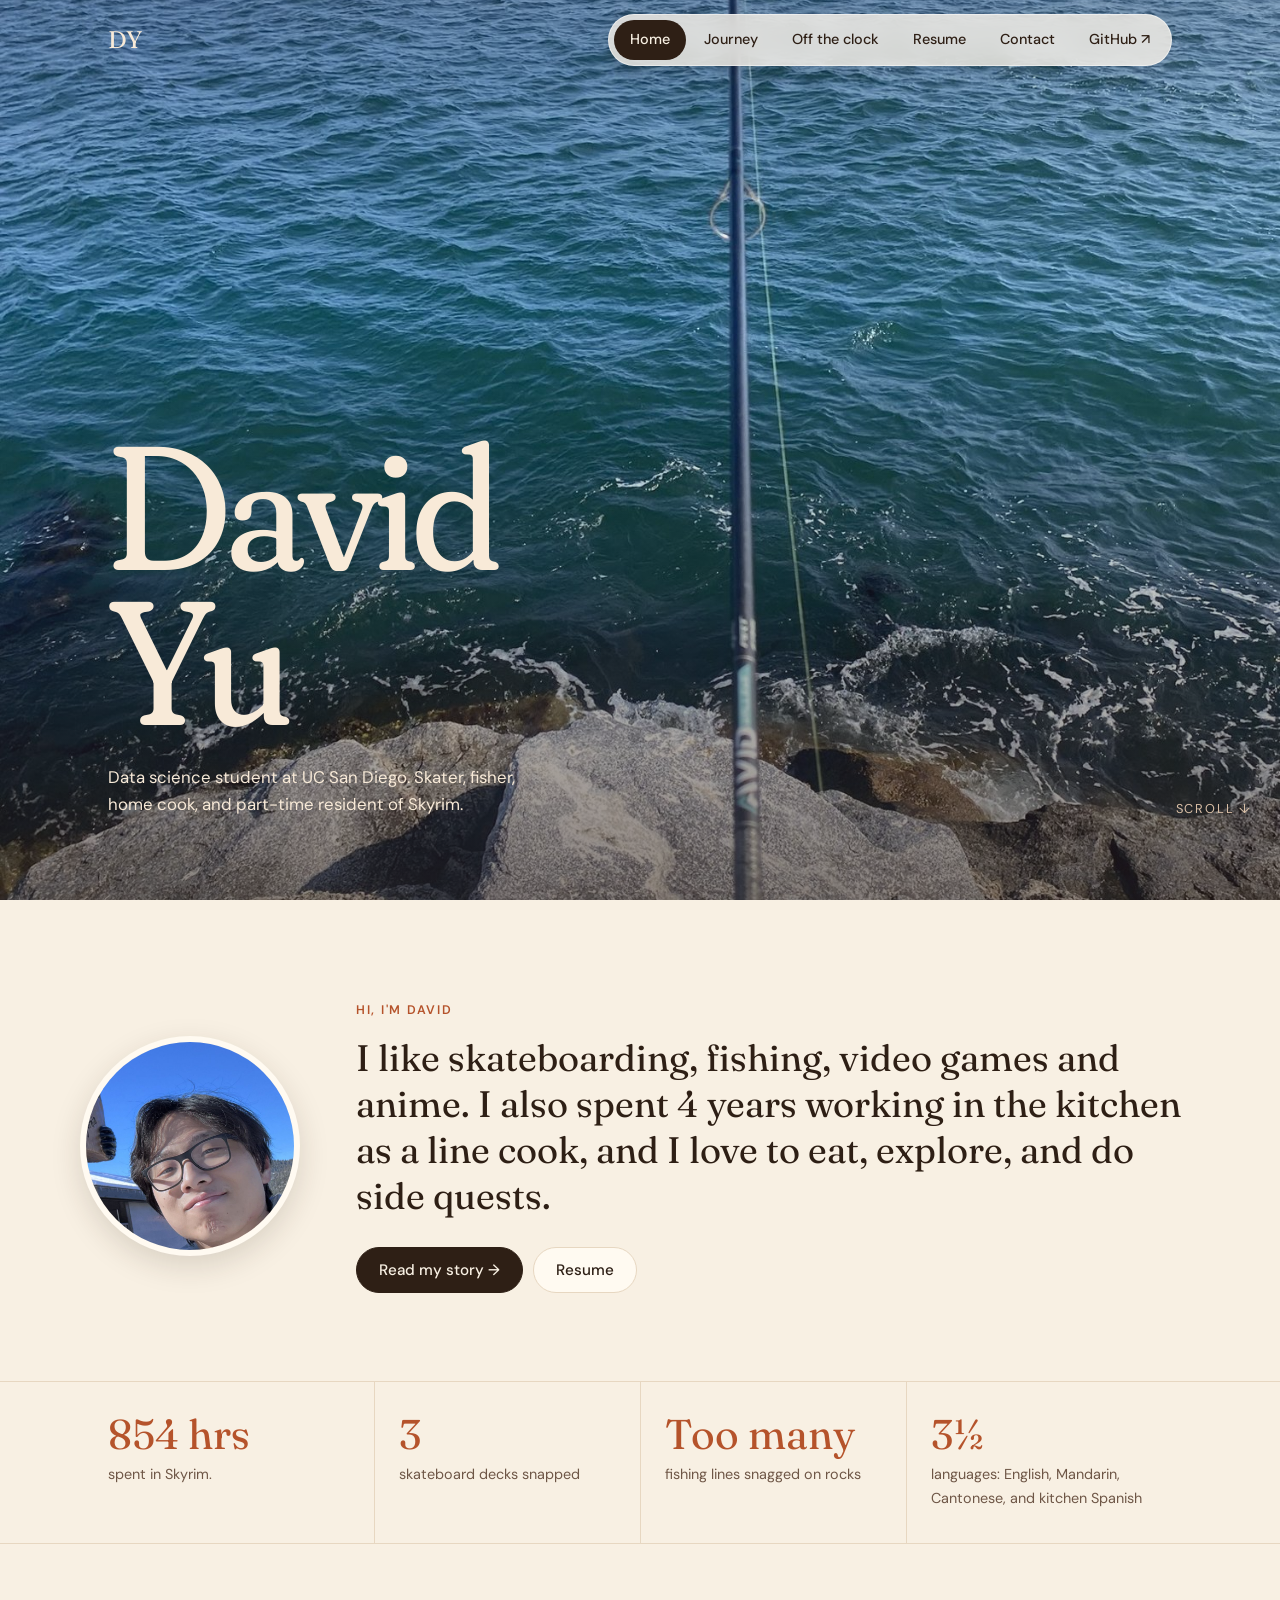
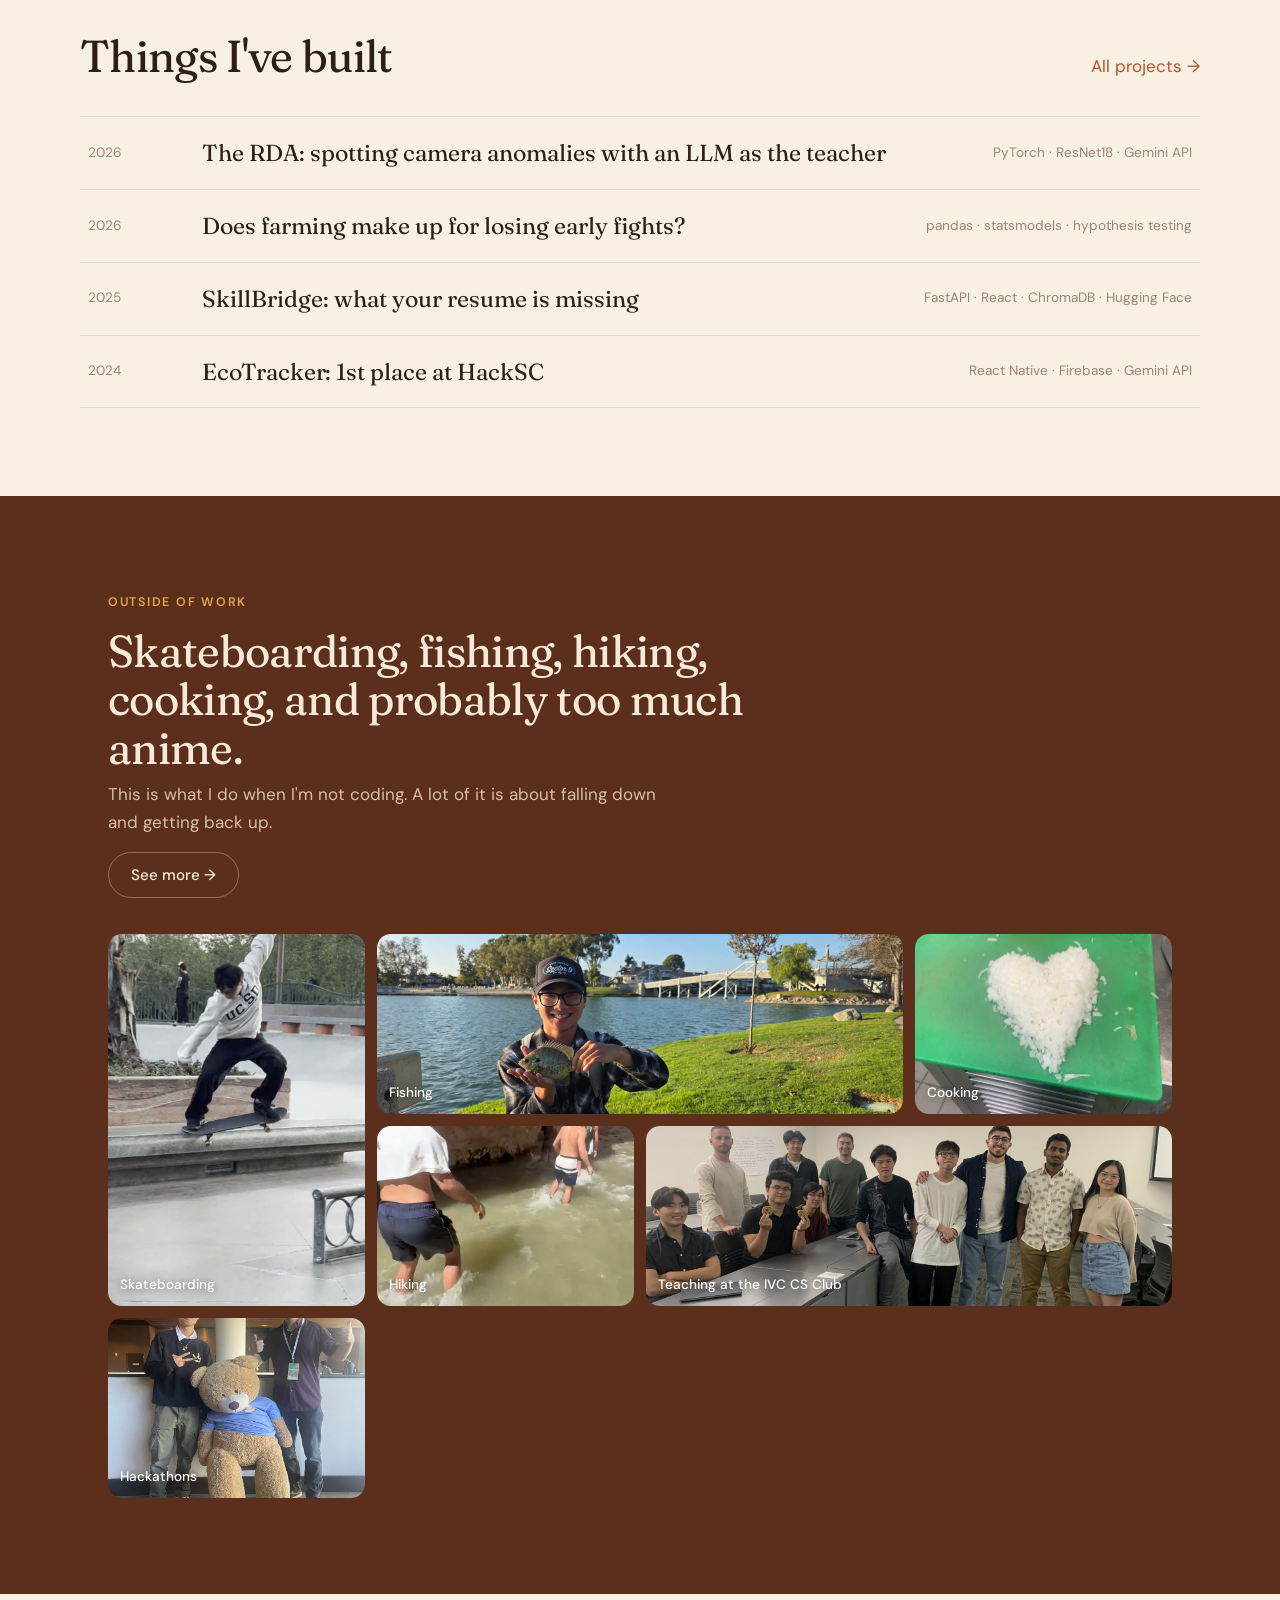
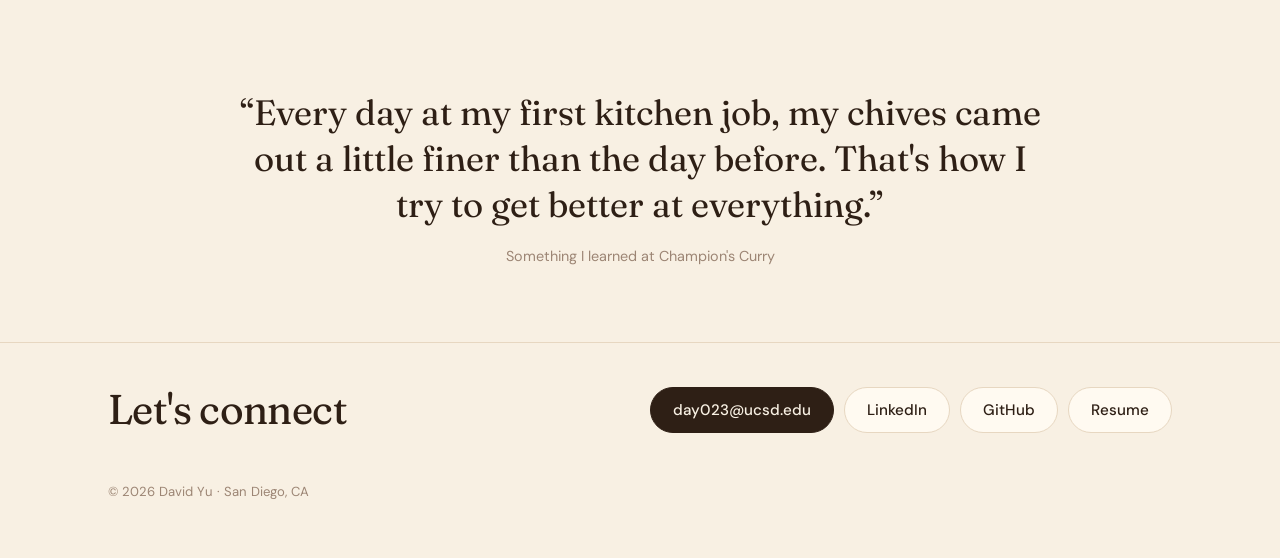
==== index.html @ f29d2458 "my portfolio" ====
<!doctype html>
<html lang="en">
<head>
  <meta charset="utf-8">
  <meta name="viewport" content="width=device-width, initial-scale=1">
  <title>David Yu</title>
  <meta name="description" content="David Yu: data science student at UC San Diego, former line cook, and builder of things. This is the story of how I got here.">
  <link rel="preconnect" href="https://fonts.googleapis.com">
  <link rel="preconnect" href="https://fonts.gstatic.com" crossorigin>
  <link href="https://fonts.googleapis.com/css2?family=DM+Sans:opsz,wght@9..40,400;9..40,500;9..40,600&family=Fraunces:opsz,wght,SOFT,WONK@9..144,300..500,0..100,0..1&display=swap" rel="stylesheet">
  <link rel="stylesheet" href="css/styles.css">
</head>
<body>
  <header data-header></header>

  <!-- Hero photo: put a wide landscape shot at assets/images/hero.jpg -->
  <section class="hero">
    <div class="wrap">
      <h1>David<br>Yu</h1>
      <p>Data science student at UC San Diego. Skater, fisher, home cook, and part-time resident of Skyrim.</p>
    </div>
    <span class="scroll-cue">Scroll ↓</span>
  </section>

  <main>
    <section class="wrap intro">
      <!-- Your headshot: assets/images/me.jpg -->
      <img class="portrait" src="assets/images/me.jpg" alt="Portrait of David Yu">
      <div>
        <span class="eyebrow">Hi, I'm David</span>
        <p class="statement">
          I like skateboarding, fishing, video games and anime. I also spent 4 years working in the kitchen as a line cook, and I love to eat, explore, and do side quests.
        </p>
        <div class="btn-row">
          <a class="btn btn-dark" href="journey.html">Read my story →</a>
          <a class="btn" href="resume.html">Resume</a>
        </div>
      </div>
    </section>

    <!-- Fun stats. Swap in any others you like; keep the labels short. -->
    <section class="stats">
      <div class="wrap">
        <div class="stat"><b>854 hrs</b><span>spent in Skyrim.</span></div>
        <div class="stat"><b>3</b><span>skateboard decks snapped</span></div>
        <div class="stat"><b>Too many</b><span>fishing lines snagged on rocks</span></div>
        <div class="stat"><b>3½</b><span>languages: English, Mandarin, Cantonese, and kitchen Spanish</span></div>
      </div>
    </section>

    <section class="wrap section">
      <div class="section-head">
        <h2>Things I've built</h2>
        <a href="resume.html#projects">All projects →</a>
      </div>
      <div class="rows">
        <a class="row reveal" href="https://devpost.com/software/the-rda" target="_blank" rel="noopener"><span class="yr">2026</span><span class="ttl">The RDA: spotting camera anomalies with an LLM as the teacher</span><span class="meta">PyTorch · ResNet18 · Gemini API</span></a>
        <a class="row reveal" href="https://oppedrawen.github.io/League-of-Legends-Analysis" target="_blank" rel="noopener"><span class="yr">2026</span><span class="ttl">Does farming make up for losing early fights?</span><span class="meta">pandas · statsmodels · hypothesis testing</span></a>
        <a class="row reveal" href="https://github.com/OppedRawen/SkillBridge" target="_blank" rel="noopener"><span class="yr">2025</span><span class="ttl">SkillBridge: what your resume is missing</span><span class="meta">FastAPI · React · ChromaDB · Hugging Face</span></a>
        <a class="row reveal" href="https://github.com/OppedRawen/Eco-Friendly-App" target="_blank" rel="noopener"><span class="yr">2024</span><span class="ttl">EcoTracker: 1st place at HackSC</span><span class="meta">React Native · Firebase · Gemini API</span></a>
      </div>
    </section>

    <section class="band">
      <div class="wrap">
        <span class="eyebrow">Outside of work</span>
        <h2 style="max-width:680px">Skateboarding, fishing, hiking, cooking, and probably too much anime.</h2>
        <p style="max-width:560px">This is what I do when I'm not coding. A lot of it is about falling down and getting back up.</p>
        <a class="btn" href="hobbies.html">See more →</a>

        <!-- Teaser photos: each links to its section -->
        <div class="mosaic">
          <a class="tall" href="hobbies.html#skateboarding"><img src="assets/hobbies/skate-clip.jpg" alt="Me grinding a ledge at the skatepark" loading="lazy"><span class="label">Skateboarding</span></a>
          <a class="wide" href="hobbies.html#fishing"><img src="assets/hobbies/fishing-1.jpg" alt="Me holding a sunfish at a lake" loading="lazy"><span class="label">Fishing</span></a>
          <a href="hobbies.html#cooking"><img src="assets/hobbies/cooking-1.jpg" alt="A heart made of diced onions" loading="lazy"><span class="label">Cooking</span></a>
          <a href="hobbies.html#hiking"><img src="assets/hobbies/hiking-clip.jpg" alt="Wading up a canyon river" loading="lazy"><span class="label">Hiking</span></a>
          <a class="wide" href="journey.html#ivc"><img src="assets/journey/cs-club.jpg" alt="IVC CS Club members after a workshop" loading="lazy"><span class="label">Teaching at the IVC CS Club</span></a>
          <a href="journey.html#ivc"><img src="assets/journey/hackathon-bear.jpg" alt="Me at Cal Hacks 11" loading="lazy"><span class="label">Hackathons</span></a>
        </div>
      </div>
    </section>

    <figure class="quote wrap">
      <blockquote>“Every day at my first kitchen job, my chives came out a little finer than the day before. That's how I try to get better at everything.”</blockquote>
      <cite>Something I learned at Champion's Curry</cite>
    </figure>
  </main>

  <footer data-footer></footer>
  <script src="js/main.js"></script>
</body>
</html>
---- css/styles.css ----
/* ==========================================================
   Portfolio styles: warm palette
   Change the tokens below to retune the whole site.
   ========================================================== */

:root {
  --cream: #f8f0e3;      /* page background */
  --paper: #fffaf1;      /* cards, inputs */
  --ink: #2e1f15;        /* main text (espresso) */
  --ink-2: #6e5646;      /* supporting text */
  --ink-3: #9c8574;      /* captions, dates */
  --line: #e7d7c1;       /* hairlines */
  --clay: #b5532b;       /* accent (terracotta) */
  --clay-dark: #8c3d1d;
  --honey: #e0a64b;      /* small highlights */
  --band: #5b2f1c;       /* dark sections (cinnamon brown) */
  --band-2: #6d3a24;     /* cards inside dark sections */
  --on-band: #f8ead8;
  --on-band-2: #d9bfa6;

  --display: "Fraunces", Georgia, serif;
  --body: "DM Sans", system-ui, -apple-system, "Segoe UI", sans-serif;
  --max: 1120px;
  --radius: 16px;
}

* { box-sizing: border-box; }
html { scroll-behavior: smooth; }
body {
  margin: 0;
  background: var(--cream);
  color: var(--ink);
  font-family: var(--body);
  font-size: 17px;
  line-height: 1.65;
  -webkit-font-smoothing: antialiased;
}
img, video { max-width: 100%; display: block; }
a { color: var(--clay); text-decoration: none; }
a:hover { color: var(--clay-dark); }
h1, h2, h3 {
  font-family: var(--display);
  font-weight: 400;
  line-height: 1.08;
  letter-spacing: -0.015em;
  margin: 0 0 .5rem;
  font-variation-settings: "SOFT" 50, "WONK" 0;
}
h2 { font-size: clamp(2rem, 4vw, 2.8rem); }
h3 { font-size: 1.45rem; }
p { margin: 0 0 1rem; }
.muted { color: var(--ink-2); }
.wrap { max-width: var(--max); margin: 0 auto; padding: 0 28px; }
@media (max-width: 600px) { .wrap { padding: 0 18px; } }

.eyebrow {
  display: block; font-size: .78rem; font-weight: 600;
  letter-spacing: .14em; text-transform: uppercase; color: var(--clay); margin-bottom: 14px;
}
.on-dark .eyebrow, .band .eyebrow, .page-head .eyebrow { color: var(--honey); }

/* ---------- Floating pill nav ---------- */
.site-header {
  position: fixed; top: 0; left: 0; right: 0; z-index: 20; pointer-events: none;
  padding: 14px 0; height: 72px; transition: background .3s, box-shadow .3s;
}
.site-header.scrolled {
  pointer-events: auto; background: rgba(248, 240, 227, .9); backdrop-filter: blur(10px);
}
.site-header.scrolled .nav-pill { box-shadow: none; background: rgba(231, 215, 193, .45); border-color: transparent; }
.nav { display: flex; align-items: center; justify-content: space-between; }
.monogram {
  pointer-events: auto; font-family: var(--display); font-size: 1.5rem; color: var(--on-band);
  transition: color .3s;
}
.monogram:hover { color: var(--on-band); }
.nav-pill {
  pointer-events: auto; display: flex; gap: 2px; list-style: none; margin: 0; padding: 5px;
  background: rgba(255, 248, 238, .78); backdrop-filter: blur(10px);
  border: 1px solid rgba(255, 255, 255, .5); border-radius: 999px;
  box-shadow: 0 4px 24px rgba(46, 31, 21, .12);
}
.nav-pill a {
  display: block; padding: 8px 16px; border-radius: 999px;
  color: var(--ink); font-size: .9rem; font-weight: 500;
}
.nav-pill a:hover { background: rgba(181, 83, 43, .1); color: var(--ink); }
.nav-pill a[aria-current="page"] { background: var(--ink); color: var(--cream); }
.site-header.scrolled .monogram { color: var(--ink); }
.menu-btn {
  pointer-events: auto; display: none; width: 44px; height: 44px; border-radius: 50%;
  border: 1px solid rgba(255,255,255,.5); background: rgba(255, 248, 238, .85); color: var(--ink);
  cursor: pointer; place-items: center;
}
.menu-btn svg { width: 20px; height: 20px; }
@media (max-width: 760px) {
  .menu-btn { display: grid; }
  .nav-pill {
    display: none; position: absolute; top: 56px; right: 18px; left: 18px;
    flex-direction: column; border-radius: 20px; padding: 8px;
  }
  .nav-pill.open { display: flex; }
  .nav-pill a { padding: 12px 16px; }
}

/* ---------- Home hero (full-bleed photo) ---------- */
.hero {
  position: relative; min-height: 100vh; min-height: 100svh;
  display: flex; align-items: flex-end;
  background: var(--band) url("../assets/images/hero.jpg") center / cover no-repeat;
  color: var(--on-band); padding-bottom: 9vh;
}
.hero::after {
  content: ""; position: absolute; inset: 0;
  background: linear-gradient(180deg, rgba(46,31,21,.25) 0%, rgba(46,31,21,0) 35%, rgba(46,31,21,.55) 100%);
}
.hero .wrap { position: relative; z-index: 1; width: 100%; }
.hero h1 {
  font-size: clamp(4.5rem, 14vw, 11rem); line-height: .88; margin: 0 0 24px; letter-spacing: -0.03em;
  font-variation-settings: "SOFT" 100, "WONK" 1;
}
.hero p { max-width: 420px; font-size: 1.05rem; color: var(--on-band); margin: 0; }
.scroll-cue {
  position: absolute; right: 28px; bottom: 9vh; z-index: 1; font-size: .8rem; letter-spacing: .14em;
  text-transform: uppercase; color: var(--on-band-2);
}
@media (max-width: 600px) { .scroll-cue { display: none; } }

/* ---------- Inner page header band ---------- */
.page-head {
  background: var(--band); color: var(--on-band);
  padding: 150px 0 64px;
}
.page-head h1 { font-size: clamp(3.5rem, 9vw, 6.5rem); line-height: .95; margin-bottom: 18px; letter-spacing: -0.03em; }
.page-head p { max-width: 560px; color: var(--on-band-2); font-size: 1.1rem; margin: 0; }

/* Sticky section nav under the header band */
.subnav {
  position: sticky; top: 72px; z-index: 10; background: rgba(248, 240, 227, .92); backdrop-filter: blur(8px);
  border-bottom: 1px solid var(--line);
}
.subnav .wrap { display: flex; gap: 6px; overflow-x: auto; padding-top: 12px; padding-bottom: 12px; scrollbar-width: none; }
.subnav a {
  white-space: nowrap; font-size: .88rem; color: var(--ink-2); padding: 6px 12px; border-radius: 999px;
}
.subnav a:hover { color: var(--ink); background: rgba(181,83,43,.08); }
.subnav a.active { color: var(--ink); background: var(--paper); box-shadow: inset 0 0 0 1px var(--line); }
.subnav .sep { width: 1px; background: var(--line); margin: 4px 6px; flex: none; }

/* ---------- Buttons ---------- */
.btn {
  display: inline-flex; align-items: center; gap: 8px; padding: 12px 22px; border-radius: 999px;
  font: 500 .95rem var(--body); border: 1px solid var(--line); background: var(--paper); color: var(--ink);
  cursor: pointer; transition: transform .15s, background .15s;
}
.btn:hover { color: var(--ink); transform: translateY(-1px); }
.btn-dark { background: var(--ink); border-color: var(--ink); color: var(--cream); }
.btn-dark:hover { color: var(--cream); background: #45301f; }
.btn-clay { background: var(--clay); border-color: var(--clay); color: #fff; }
.btn-clay:hover { color: #fff; background: var(--clay-dark); }
.btn svg { width: 16px; height: 16px; }
.btn-row { display: flex; flex-wrap: wrap; gap: 10px; }

/* ---------- Home: intro ---------- */
.intro { display: grid; grid-template-columns: 220px 1fr; gap: 56px; align-items: center; padding: 100px 0 88px; }
.portrait {
  width: 220px; height: 220px; border-radius: 50%; object-fit: cover;
  border: 6px solid var(--paper); box-shadow: 0 10px 30px rgba(46,31,21,.15); background: var(--line);
}
.intro .statement { font-family: var(--display); font-size: clamp(1.6rem, 3vw, 2.3rem); line-height: 1.25; margin-bottom: 28px; }
@media (max-width: 760px) {
  .intro { grid-template-columns: 1fr; gap: 28px; padding: 64px 0; }
  .portrait { width: 150px; height: 150px; }
}

/* ---------- Home: stats ---------- */
.stats { border-top: 1px solid var(--line); border-bottom: 1px solid var(--line); }
.stats .wrap { display: grid; grid-template-columns: repeat(4, 1fr); }
.stat { padding: 32px 24px 32px 0; }
.stat + .stat { padding-left: 24px; border-left: 1px solid var(--line); }
.stat b { display: block; font-family: var(--display); font-weight: 400; font-size: 2.6rem; line-height: 1; margin-bottom: 8px; color: var(--clay); }
.stat span { font-size: .9rem; color: var(--ink-2); display: block; }
@media (max-width: 760px) {
  .stats .wrap { grid-template-columns: 1fr 1fr; }
  .stat { padding: 24px 12px 24px 0 !important; border-left: 0 !important; }
}

/* ---------- Rows list (projects, chapters) ---------- */
.section { padding: 88px 0; }
.section-head { display: flex; justify-content: space-between; align-items: baseline; gap: 16px; margin-bottom: 28px; flex-wrap: wrap; }
.rows { border-top: 1px solid var(--line); }
.row {
  display: grid; grid-template-columns: 90px 1fr auto; gap: 24px; align-items: center;
  padding: 22px 8px; border-bottom: 1px solid var(--line); color: var(--ink); transition: background .2s, padding .2s;
}
.row:hover { background: var(--paper); padding-left: 16px; color: var(--ink); }
.row .yr { font-size: .85rem; color: var(--ink-3); }
.row .ttl { font-family: var(--display); font-size: 1.45rem; line-height: 1.2; }
.row .meta { font-size: .85rem; color: var(--ink-3); text-align: right; }
@media (max-width: 700px) {
  .row { grid-template-columns: 1fr; gap: 4px; }
  .row .meta { text-align: left; }
}

/* ---------- Dark band (off the clock teaser / sections) ---------- */
.band { background: var(--band); color: var(--on-band); padding: 96px 0; }
.band h2, .band h3 { color: var(--on-band); }
.band p { color: var(--on-band-2); }
.band a { color: var(--honey); }
.band .btn { background: transparent; color: var(--on-band); border-color: rgba(248,234,216,.35); }
.band .btn:hover { background: rgba(248,234,216,.08); }

.mosaic { display: grid; grid-template-columns: repeat(4, 1fr); grid-auto-rows: 180px; gap: 12px; margin-top: 36px; }
.mosaic > * { border-radius: 14px; overflow: hidden; position: relative; }
.mosaic .tall { grid-row: span 2; }
.mosaic .wide { grid-column: span 2; }
.mosaic img { width: 100%; height: 100%; object-fit: cover; transition: transform .5s; }
.mosaic a:hover img { transform: scale(1.04); }
.mosaic .label {
  position: absolute; left: 12px; bottom: 10px; z-index: 1; color: #fff; font-size: .85rem; font-weight: 500;
  text-shadow: 0 1px 8px rgba(0,0,0,.5);
}
@media (max-width: 760px) {
  .mosaic { grid-template-columns: 1fr 1fr; grid-auto-rows: 140px; }
}

/* ---------- Quote + connect footer ---------- */
.quote { text-align: center; padding: 96px 0 72px; }
.quote blockquote {
  font-family: var(--display); font-size: clamp(1.5rem, 3vw, 2.2rem); line-height: 1.3; margin: 0 auto 14px; max-width: 820px;
}
.quote cite { font-style: normal; color: var(--ink-3); font-size: .9rem; }

.site-footer { border-top: 1px solid var(--line); padding: 44px 0 56px; }
.site-footer .wrap { display: flex; justify-content: space-between; align-items: center; gap: 20px; flex-wrap: wrap; }
.site-footer h2 { margin: 0; font-size: clamp(2rem, 4vw, 2.6rem); }
.site-footer small { display: block; color: var(--ink-3); margin-top: 28px; width: 100%; font-size: .82rem; }

/* ---------- Journey ---------- */
.chapter { padding: 80px 0 24px; scroll-margin-top: 130px; }
.chapter-head { display: grid; grid-template-columns: 90px 1fr; gap: 24px; margin-bottom: 36px; }
.chapter-num { font-family: var(--display); font-size: 3.4rem; line-height: 1; color: var(--clay); }
.chapter-head p { color: var(--ink-2); max-width: 620px; margin: 0; }
.stop {
  display: grid; grid-template-columns: 90px 1fr; gap: 24px;
  padding: 28px 0; border-top: 1px solid var(--line);
}
.stop .when { font-size: .85rem; color: var(--ink-3); padding-top: 6px; }
.stop h3 { margin-bottom: 4px; }
.stop .where { color: var(--ink-2); font-size: .95rem; margin-bottom: 12px; }
.stop .body { max-width: 680px; }
.stop .body p, .stop .body li { color: var(--ink-2); }
.stop .body ul { padding-left: 20px; margin: 0 0 12px; }
.pills { display: flex; flex-wrap: wrap; gap: 6px; margin-bottom: 12px; }
.pill {
  font-size: .78rem; padding: 3px 11px; border-radius: 999px; border: 1px solid var(--line);
  background: var(--paper); color: var(--ink-2);
}
.pill.clay { border-color: transparent; background: rgba(181,83,43,.12); color: var(--clay-dark); }
.lesson {
  background: var(--paper); border: 1px solid var(--line); border-radius: 12px;
  padding: 14px 18px; font-size: .95rem; color: var(--ink-2); margin-top: 6px;
}
.lesson b { color: var(--clay-dark); font-weight: 600; }
@media (max-width: 700px) {
  .chapter-head, .stop { grid-template-columns: 1fr; gap: 6px; }
  .chapter-num { font-size: 2.6rem; }
}

/* ---------- Hobbies ---------- */
.feature { display: grid; grid-template-columns: 1fr 1.25fr; gap: 56px; align-items: center; padding: 72px 0; scroll-margin-top: 130px; }
.feature.flip > :first-child { order: 2; }
.feature + .feature { border-top: 1px solid rgba(248,234,216,.12); }
.cream .feature + .feature { border-top-color: var(--line); }
.feature .facts { display: flex; flex-wrap: wrap; gap: 8px; margin-top: 18px; }
.feature .fact {
  font-size: .85rem; padding: 5px 12px; border-radius: 999px; border: 1px solid rgba(248,234,216,.25); color: var(--on-band);
}
.cream .feature .fact { border-color: var(--line); color: var(--ink-2); background: var(--paper); }
@media (max-width: 860px) {
  .feature { grid-template-columns: 1fr; gap: 28px; padding: 56px 0; }
  .feature.flip > :first-child { order: 0; }
}
.media-main { border-radius: 16px; overflow: hidden; }
.media-main img, .media-main video { width: 100%; aspect-ratio: 16 / 10; object-fit: cover; background: rgba(0,0,0,.15); }
.thumbs { display: grid; grid-template-columns: repeat(3, 1fr); gap: 10px; margin-top: 10px; }
.thumbs img, .thumbs video { width: 100%; aspect-ratio: 1; object-fit: cover; border-radius: 12px; cursor: zoom-in; background: rgba(0,0,0,.15); }
.thumbs video { cursor: default; }
.media-main img { cursor: zoom-in; }
/* Portrait (phone) videos and photos */
.media-main.tall img, .media-main.tall video { aspect-ratio: 4 / 5; max-height: 640px; }

/* Photos inside Journey stops */
.stop-media { display: grid; grid-template-columns: repeat(auto-fit, minmax(200px, 1fr)); gap: 10px; margin: 16px 0 12px; max-width: 620px; }
.stop-media figure { margin: 0; }
.stop-media img, .stop-media video {
  width: 100%; aspect-ratio: 4 / 3; object-fit: cover; border-radius: 12px; background: var(--line); cursor: zoom-in;
}
.stop-media video { cursor: default; }
.stop-media .portrait-shot { aspect-ratio: 3 / 4; }
.stop-media figcaption { font-size: .82rem; color: var(--ink-3); margin-top: 6px; }

.media-placeholder {
  width: 100%; height: 100%; min-height: 100%; aspect-ratio: 16 / 10; border-radius: inherit;
  border: 1.5px dashed rgba(156,133,116,.6); background: rgba(156,133,116,.12);
  display: grid; place-items: center; text-align: center; padding: 10px;
  color: var(--ink-3); font-size: .78rem;
}
.band .media-placeholder { color: var(--on-band-2); border-color: rgba(248,234,216,.4); background: rgba(248,234,216,.1); }
.thumbs .media-placeholder { aspect-ratio: 1; }
.mosaic .media-placeholder { aspect-ratio: auto; }
.media-placeholder.portrait { width: 220px; height: 220px; min-height: 0; aspect-ratio: 1; border-radius: 50%; }
@media (max-width: 760px) { .media-placeholder.portrait { width: 150px; height: 150px; } }

.anime-cards { display: grid; grid-template-columns: repeat(3, 1fr); gap: 14px; margin-top: 28px; }
.anime-card {
  background: var(--paper); border: 1px solid var(--line); border-radius: var(--radius); padding: 22px;
}
.anime-card h3 { font-size: 1.3rem; }
.anime-card p { margin: 0; color: var(--ink-2); font-size: .95rem; }
@media (max-width: 760px) { .anime-cards { grid-template-columns: 1fr; } }

/* Lightbox */
.lightbox {
  position: fixed; inset: 0; background: rgba(30,20,13,.9); display: none;
  align-items: center; justify-content: center; z-index: 50; padding: 24px; cursor: zoom-out;
}
.lightbox.open { display: flex; }
.lightbox img { max-height: 90vh; border-radius: 10px; }

/* ---------- Resume ---------- */
.res-section { padding: 72px 0 8px; scroll-margin-top: 130px; }
.res-section > h2 { margin-bottom: 24px; }
.skill-group { display: grid; grid-template-columns: 150px 1fr; gap: 12px; padding: 12px 0; border-top: 1px solid var(--line); }
.skill-group:last-of-type { border-bottom: 1px solid var(--line); }
.skill-group dt { font-size: .78rem; letter-spacing: .12em; text-transform: uppercase; color: var(--ink-3); padding-top: 6px; }
.skill-group dd { margin: 0; display: flex; flex-wrap: wrap; gap: 8px; }
.skill {
  font: 500 .85rem var(--body); padding: 5px 13px; border-radius: 999px; border: 1px solid var(--line);
  background: var(--paper); color: var(--ink); cursor: pointer;
}
.skill:hover { border-color: var(--clay); }
.skill[aria-pressed="true"] { background: var(--clay); border-color: var(--clay); color: #fff; }
@media (max-width: 600px) { .skill-group { grid-template-columns: 1fr; } }

.entry {
  display: grid; grid-template-columns: 1fr auto; gap: 4px 24px; padding: 24px 0; border-top: 1px solid var(--line);
  transition: opacity .25s, background .25s;
}
.entry h3 { margin: 0; font-size: 1.35rem; }
.entry .date { font-size: .85rem; color: var(--ink-3); text-align: right; }
.entry .sub { grid-column: 1 / -1; color: var(--ink-2); font-size: .95rem; }
.entry ul { grid-column: 1 / -1; margin: 8px 0 0; padding-left: 20px; color: var(--ink-2); }
.entry .pills { grid-column: 1 / -1; margin: 10px 0 0; }
.entry.dim { opacity: .3; }
.entry.hit { background: linear-gradient(90deg, rgba(224,166,75,.14), transparent 60%); }
.skill-hint { color: var(--ink-3); font-size: .9rem; margin-top: 14px; }

/* ---------- Contact ---------- */
.contact-grid { display: grid; grid-template-columns: 1fr 1.3fr; gap: 56px; padding: 80px 0; align-items: start; }
@media (max-width: 860px) { .contact-grid { grid-template-columns: 1fr; gap: 40px; } }
.contact-list { list-style: none; padding: 0; margin: 24px 0 0; border-top: 1px solid var(--line); }
.contact-list a {
  display: flex; justify-content: space-between; align-items: center; gap: 12px;
  padding: 18px 4px; border-bottom: 1px solid var(--line); color: var(--ink);
}
.contact-list a:hover { color: var(--clay); }
.contact-list span { font-family: var(--display); font-size: 1.35rem; }
.contact-list small { color: var(--ink-3); font-size: .88rem; }
.form-card { background: var(--paper); border: 1px solid var(--line); border-radius: 20px; padding: 32px; }
form .field { margin-bottom: 18px; }
form label { display: block; font-size: .88rem; font-weight: 500; margin-bottom: 6px; }
input, textarea, select {
  width: 100%; font: inherit; font-size: 1rem; color: var(--ink); background: var(--cream);
  border: 1px solid var(--line); border-radius: 12px; padding: 12px 14px;
}
input:focus, textarea:focus, select:focus { outline: 2px solid var(--clay); outline-offset: 1px; border-color: transparent; }
textarea { min-height: 150px; resize: vertical; }
.form-note { font-size: .85rem; color: var(--ink-3); margin: 12px 0 0; }
.error { color: #b42318; font-size: .85rem; margin-top: 4px; display: none; }
.error.show { display: block; }

/* ---------- Reveal ---------- */
.reveal { opacity: 0; transform: translateY(14px); transition: opacity .6s ease, transform .6s ease; }
.reveal.in { opacity: 1; transform: none; }
@media (prefers-reduced-motion: reduce) {
  .reveal { opacity: 1; transform: none; transition: none; }
  html { scroll-behavior: auto; }
}

@media print {
  .site-header, .site-footer, .page-head, .subnav, .btn-row, .skill-hint { display: none !important; }
  body { background: #fff; }
  .entry.dim { opacity: 1; }
}
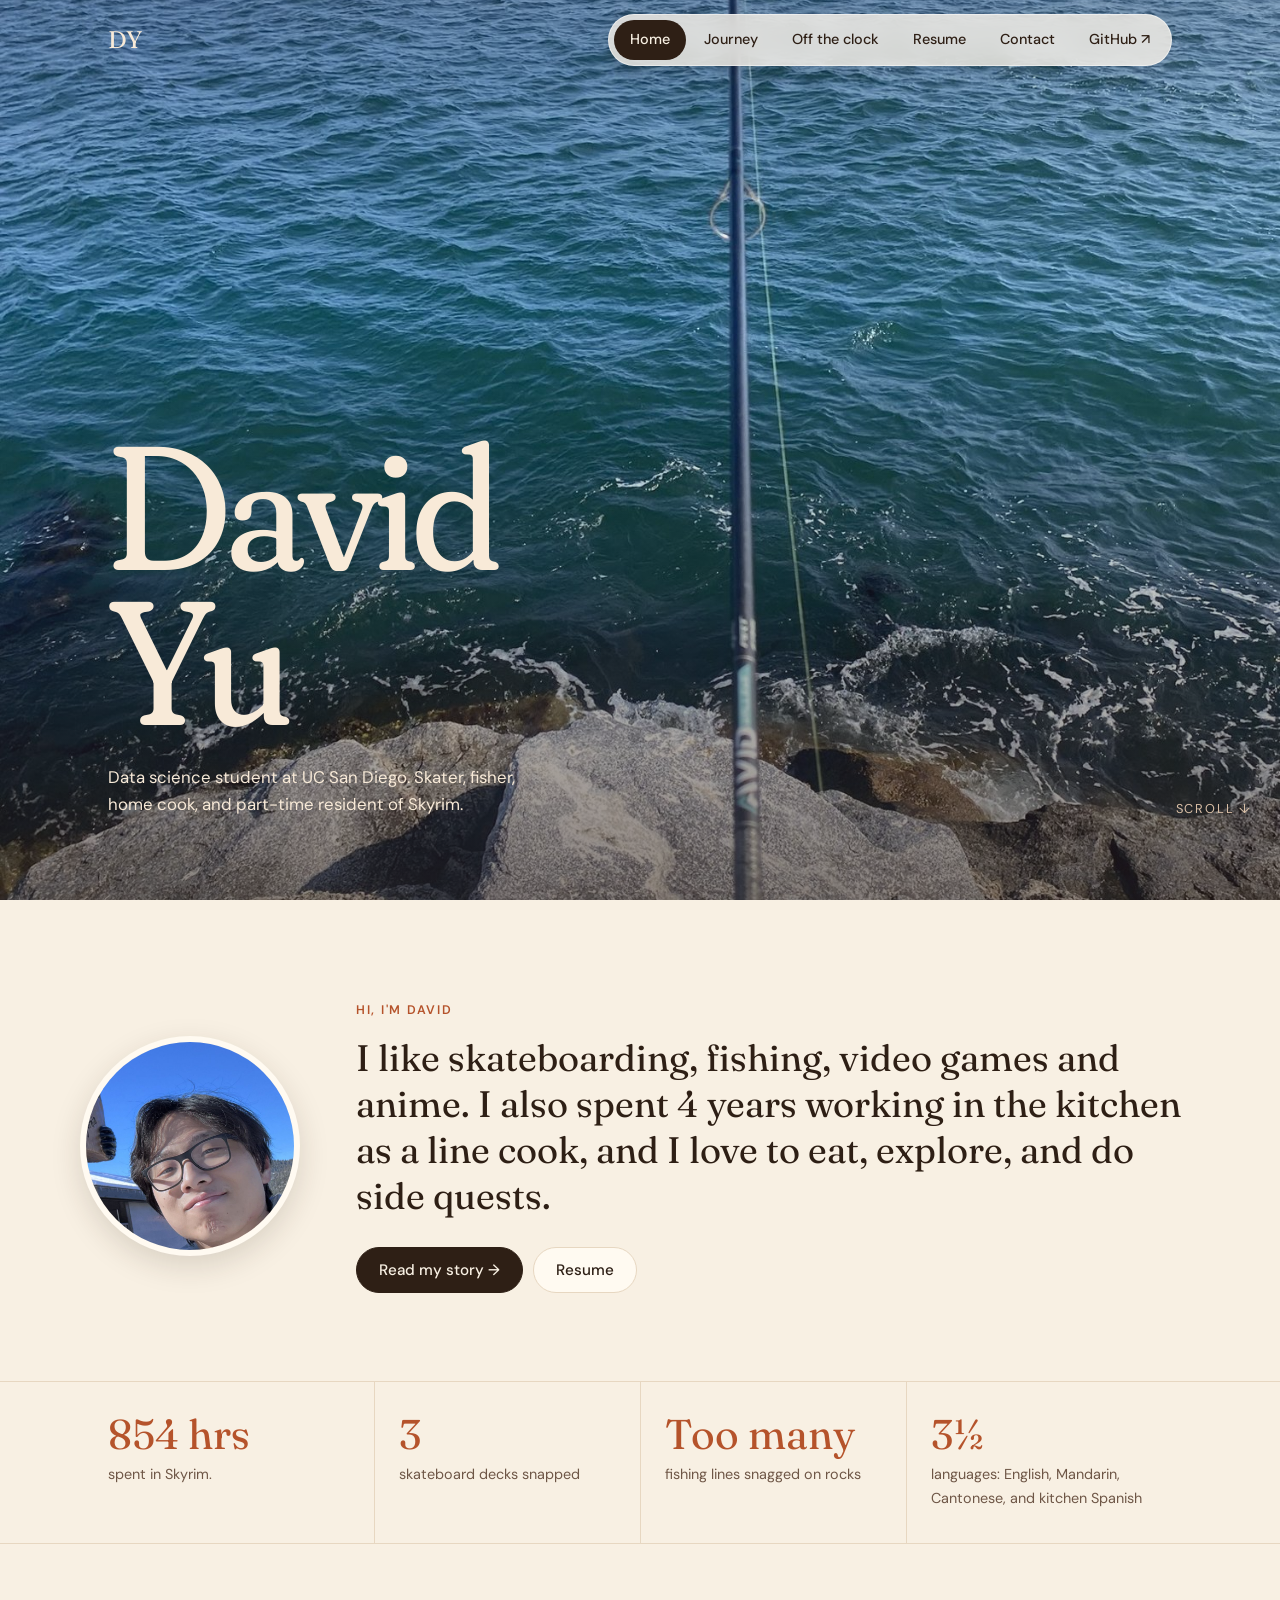
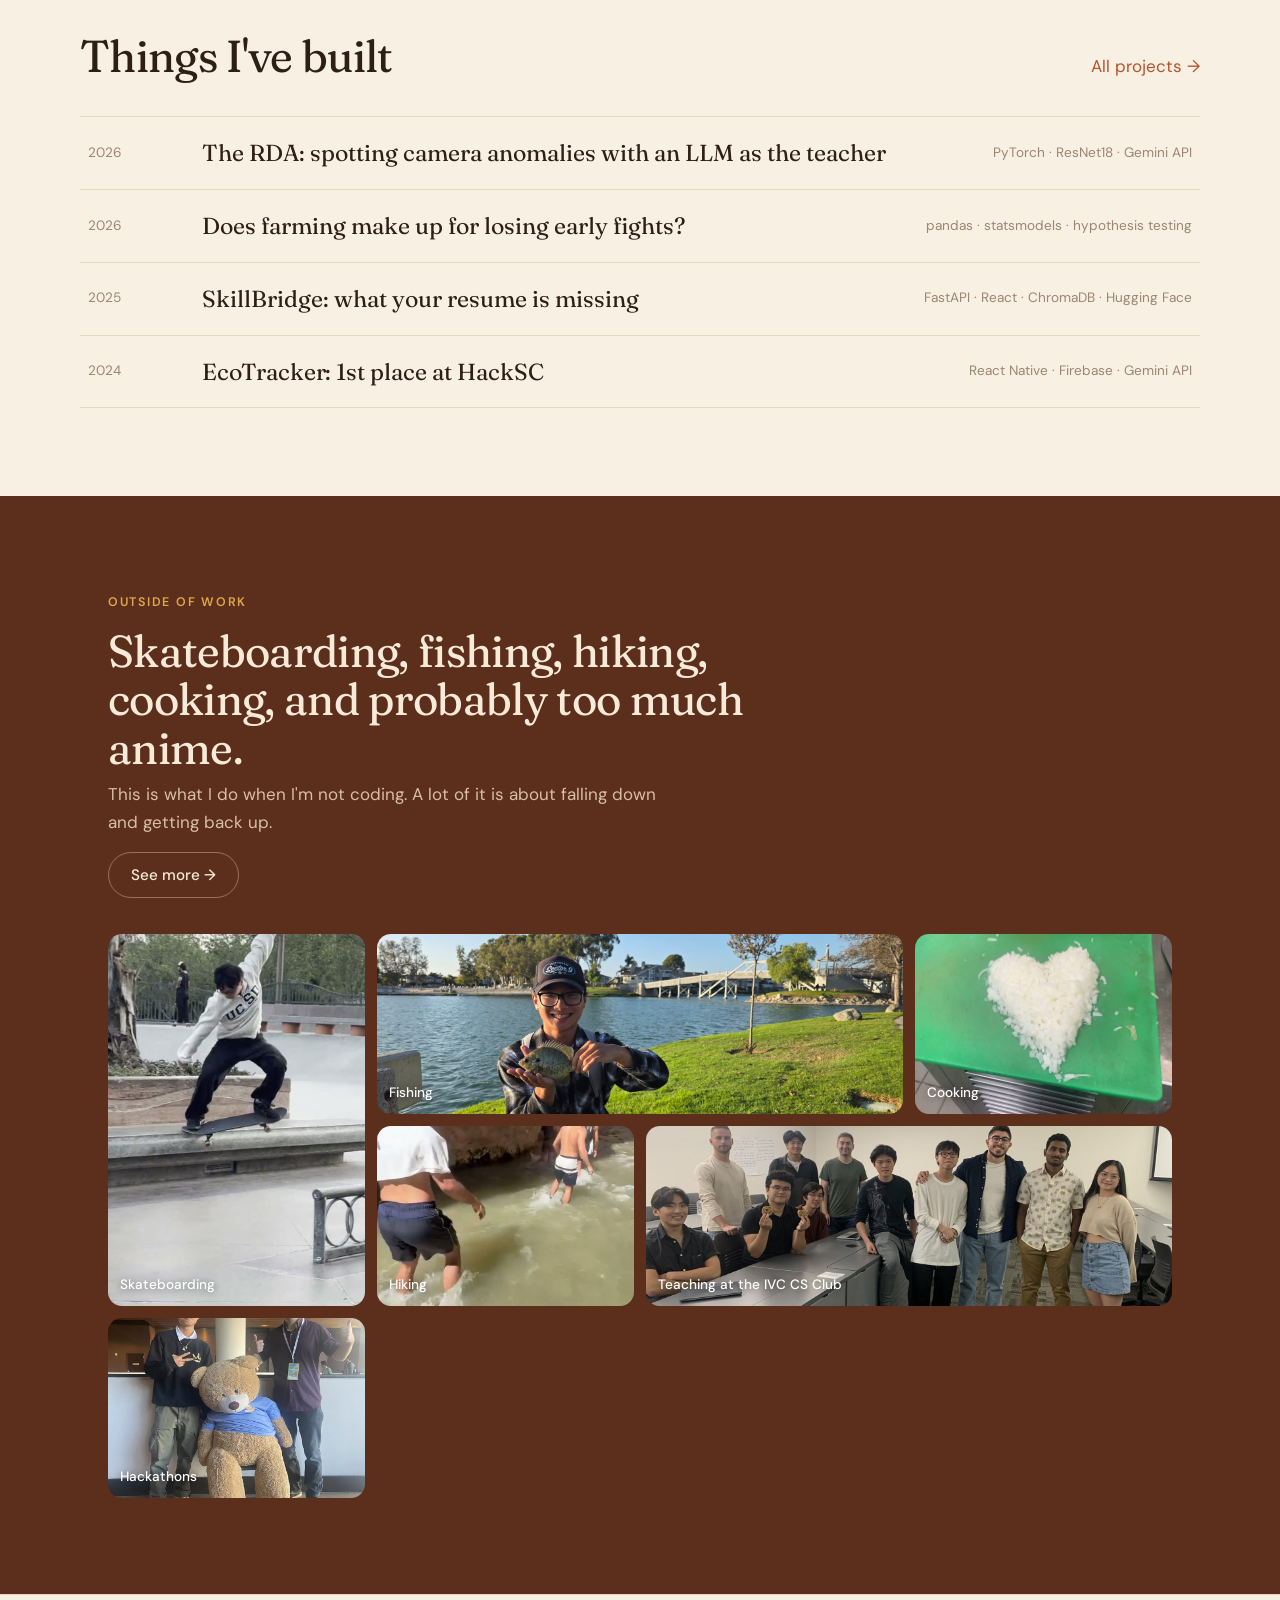
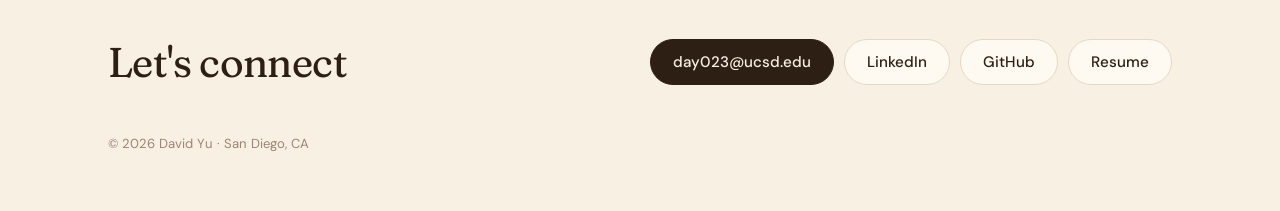
==== commit a9e0a497: "edited home" ====
--- a/index.html
+++ b/index.html
@@ -80,10 +80,7 @@
       </div>
     </section>
 
-    <figure class="quote wrap">
-      <blockquote>“Every day at my first kitchen job, my chives came out a little finer than the day before. That's how I try to get better at everything.”</blockquote>
-      <cite>Something I learned at Champion's Curry</cite>
-    </figure>
+    
   </main>
 
   <footer data-footer></footer>
